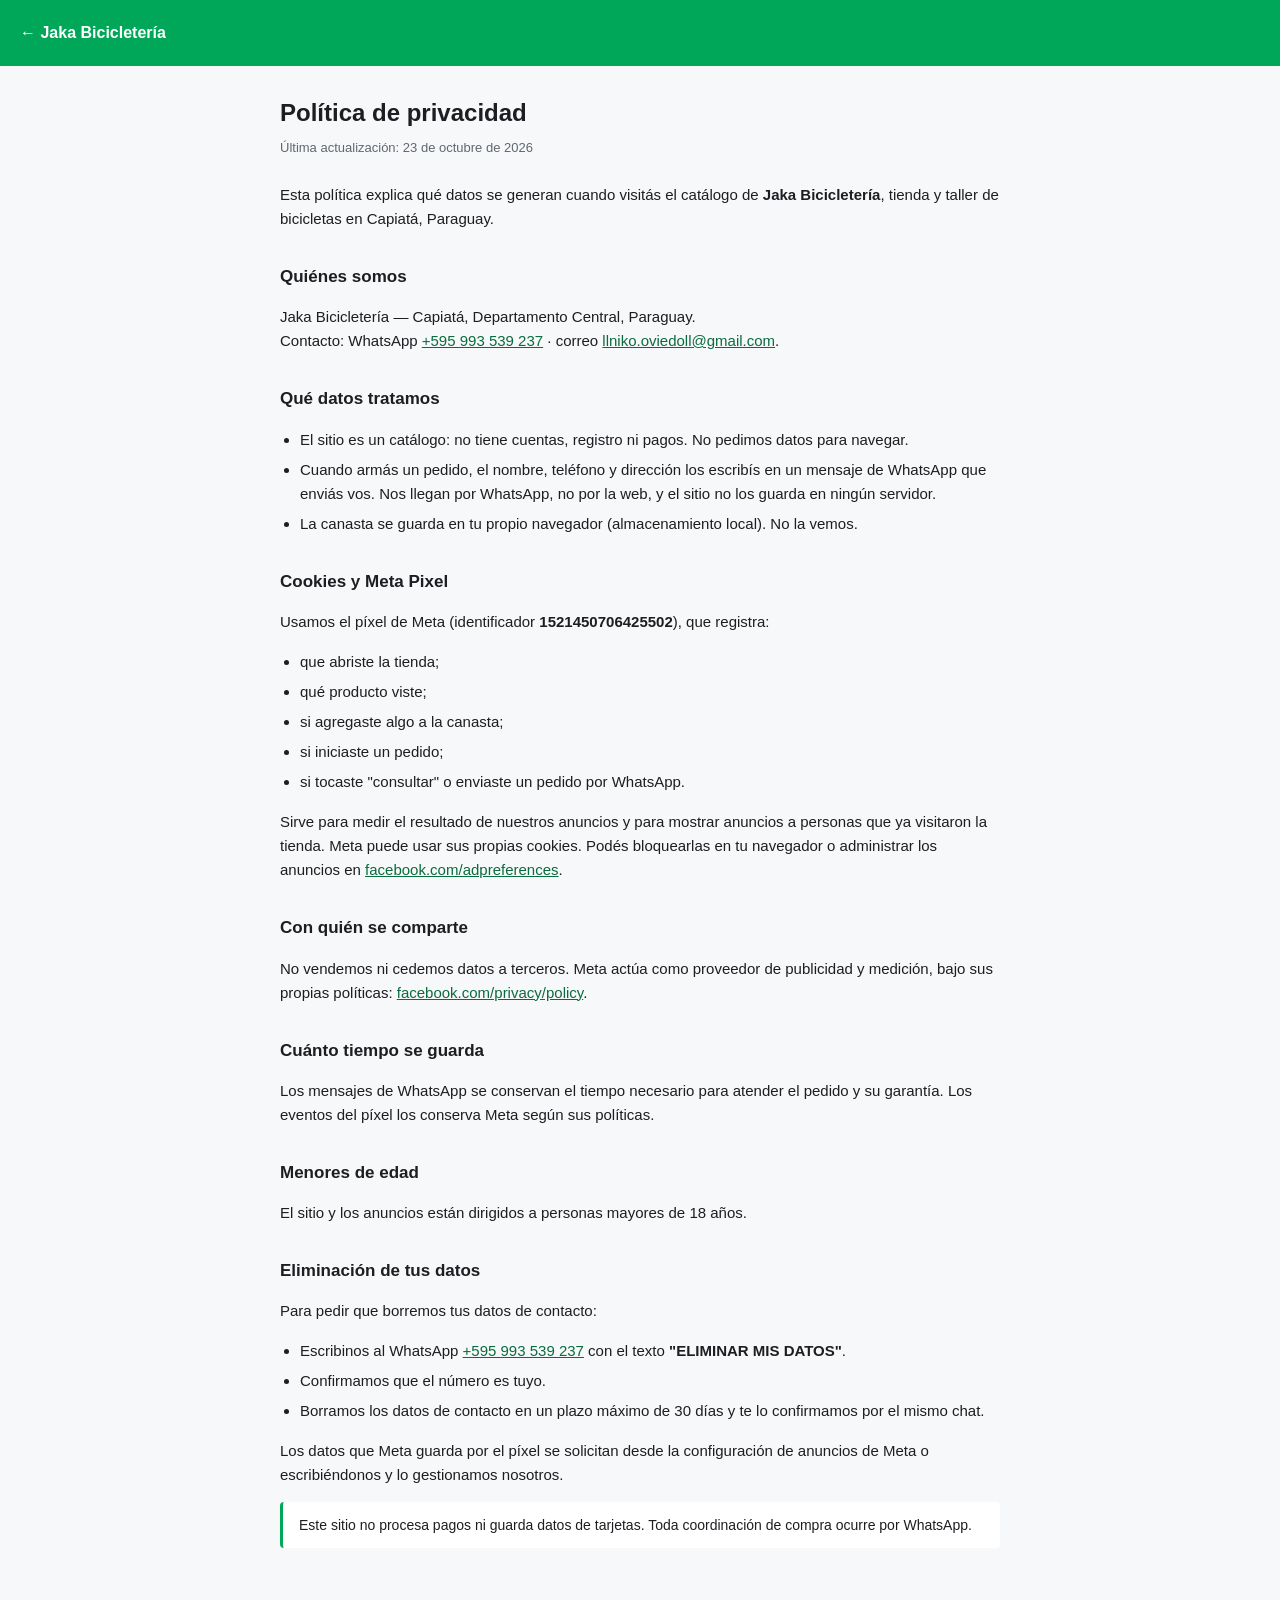
==== tienda/privacidad.html @ a6cfbc05 "Agregar politica de privacidad, eliminacion de datos e icono 1024" ====
<!doctype html>
<html lang="es-PY">
<head>
<meta charset="utf-8">
<meta name="viewport" content="width=device-width, initial-scale=1">
<title>Política de privacidad — Jaka Bicicletería</title>
<meta name="description" content="Política de privacidad y eliminación de datos de Jaka Bicicletería.">
<link rel="icon" type="image/png" sizes="32x32" href="assets/favicon-32.png">
<style>
  :root { --verde: #00a758; --texto: #1c1e21; --suave: #606770; }
  * { box-sizing: border-box; }
  body { margin: 0; background: #f7f8fa; color: var(--texto);
    font-family: -apple-system, "Segoe UI", Roboto, Helvetica, Arial, sans-serif;
    line-height: 1.6; }
  header { background: var(--verde); color: #fff; padding: 20px 20px; }
  header a { color: #fff; text-decoration: none; font-weight: 700; }
  main { max-width: 760px; margin: 0 auto; padding: 28px 20px 60px; }
  h1 { font-size: 24px; margin: 0 0 6px; }
  h2 { font-size: 17px; margin: 32px 0 8px; }
  p, li { font-size: 15px; }
  .fecha { color: var(--suave); font-size: 13px; margin: 0 0 24px; }
  ul { padding-left: 20px; }
  li { margin: 6px 0; }
  a { color: #0a6b3d; }
  .nota { background: #fff; border-left: 3px solid var(--verde); padding: 12px 16px; border-radius: 4px; font-size: 14px; }
</style>
</head>
<body>
<header><a href="./">← Jaka Bicicletería</a></header>
<main>
  <h1>Política de privacidad</h1>
  <p class="fecha">Última actualización: 23 de octubre de 2026</p>

  <p>Esta política explica qué datos se generan cuando visitás el catálogo de
  <strong>Jaka Bicicletería</strong>, tienda y taller de bicicletas en Capiatá, Paraguay.</p>

  <h2>Quiénes somos</h2>
  <p>Jaka Bicicletería — Capiatá, Departamento Central, Paraguay.<br>
  Contacto: WhatsApp <a href="https://wa.me/595993539237">+595 993 539 237</a> ·
  correo <a href="mailto:llniko.oviedoll@gmail.com">llniko.oviedoll@gmail.com</a>.</p>

  <h2>Qué datos tratamos</h2>
  <ul>
    <li>El sitio es un catálogo: no tiene cuentas, registro ni pagos. No pedimos datos para navegar.</li>
    <li>Cuando armás un pedido, el nombre, teléfono y dirección los escribís en un mensaje de WhatsApp que enviás vos. Nos llegan por WhatsApp, no por la web, y el sitio no los guarda en ningún servidor.</li>
    <li>La canasta se guarda en tu propio navegador (almacenamiento local). No la vemos.</li>
  </ul>

  <h2>Cookies y Meta Pixel</h2>
  <p>Usamos el píxel de Meta (identificador <strong>1521450706425502</strong>), que registra:</p>
  <ul>
    <li>que abriste la tienda;</li>
    <li>qué producto viste;</li>
    <li>si agregaste algo a la canasta;</li>
    <li>si iniciaste un pedido;</li>
    <li>si tocaste "consultar" o enviaste un pedido por WhatsApp.</li>
  </ul>
  <p>Sirve para medir el resultado de nuestros anuncios y para mostrar anuncios a personas que ya
  visitaron la tienda. Meta puede usar sus propias cookies. Podés bloquearlas en tu navegador o
  administrar los anuncios en
  <a href="https://www.facebook.com/adpreferences" target="_blank" rel="noopener">facebook.com/adpreferences</a>.</p>

  <h2>Con quién se comparte</h2>
  <p>No vendemos ni cedemos datos a terceros. Meta actúa como proveedor de publicidad y medición,
  bajo sus propias políticas: <a href="https://www.facebook.com/privacy/policy" target="_blank" rel="noopener">facebook.com/privacy/policy</a>.</p>

  <h2>Cuánto tiempo se guarda</h2>
  <p>Los mensajes de WhatsApp se conservan el tiempo necesario para atender el pedido y su garantía.
  Los eventos del píxel los conserva Meta según sus políticas.</p>

  <h2>Menores de edad</h2>
  <p>El sitio y los anuncios están dirigidos a personas mayores de 18 años.</p>

  <h2 id="eliminacion">Eliminación de tus datos</h2>
  <p>Para pedir que borremos tus datos de contacto:</p>
  <ul>
    <li>Escribinos al WhatsApp <a href="https://wa.me/595993539237">+595 993 539 237</a> con el texto
      <strong>"ELIMINAR MIS DATOS"</strong>.</li>
    <li>Confirmamos que el número es tuyo.</li>
    <li>Borramos los datos de contacto en un plazo máximo de 30 días y te lo confirmamos por el mismo chat.</li>
  </ul>
  <p>Los datos que Meta guarda por el píxel se solicitan desde la configuración de anuncios de Meta
  o escribiéndonos y lo gestionamos nosotros.</p>

  <p class="nota">Este sitio no procesa pagos ni guarda datos de tarjetas. Toda coordinación de compra
  ocurre por WhatsApp.</p>
</main>
</body>
</html>
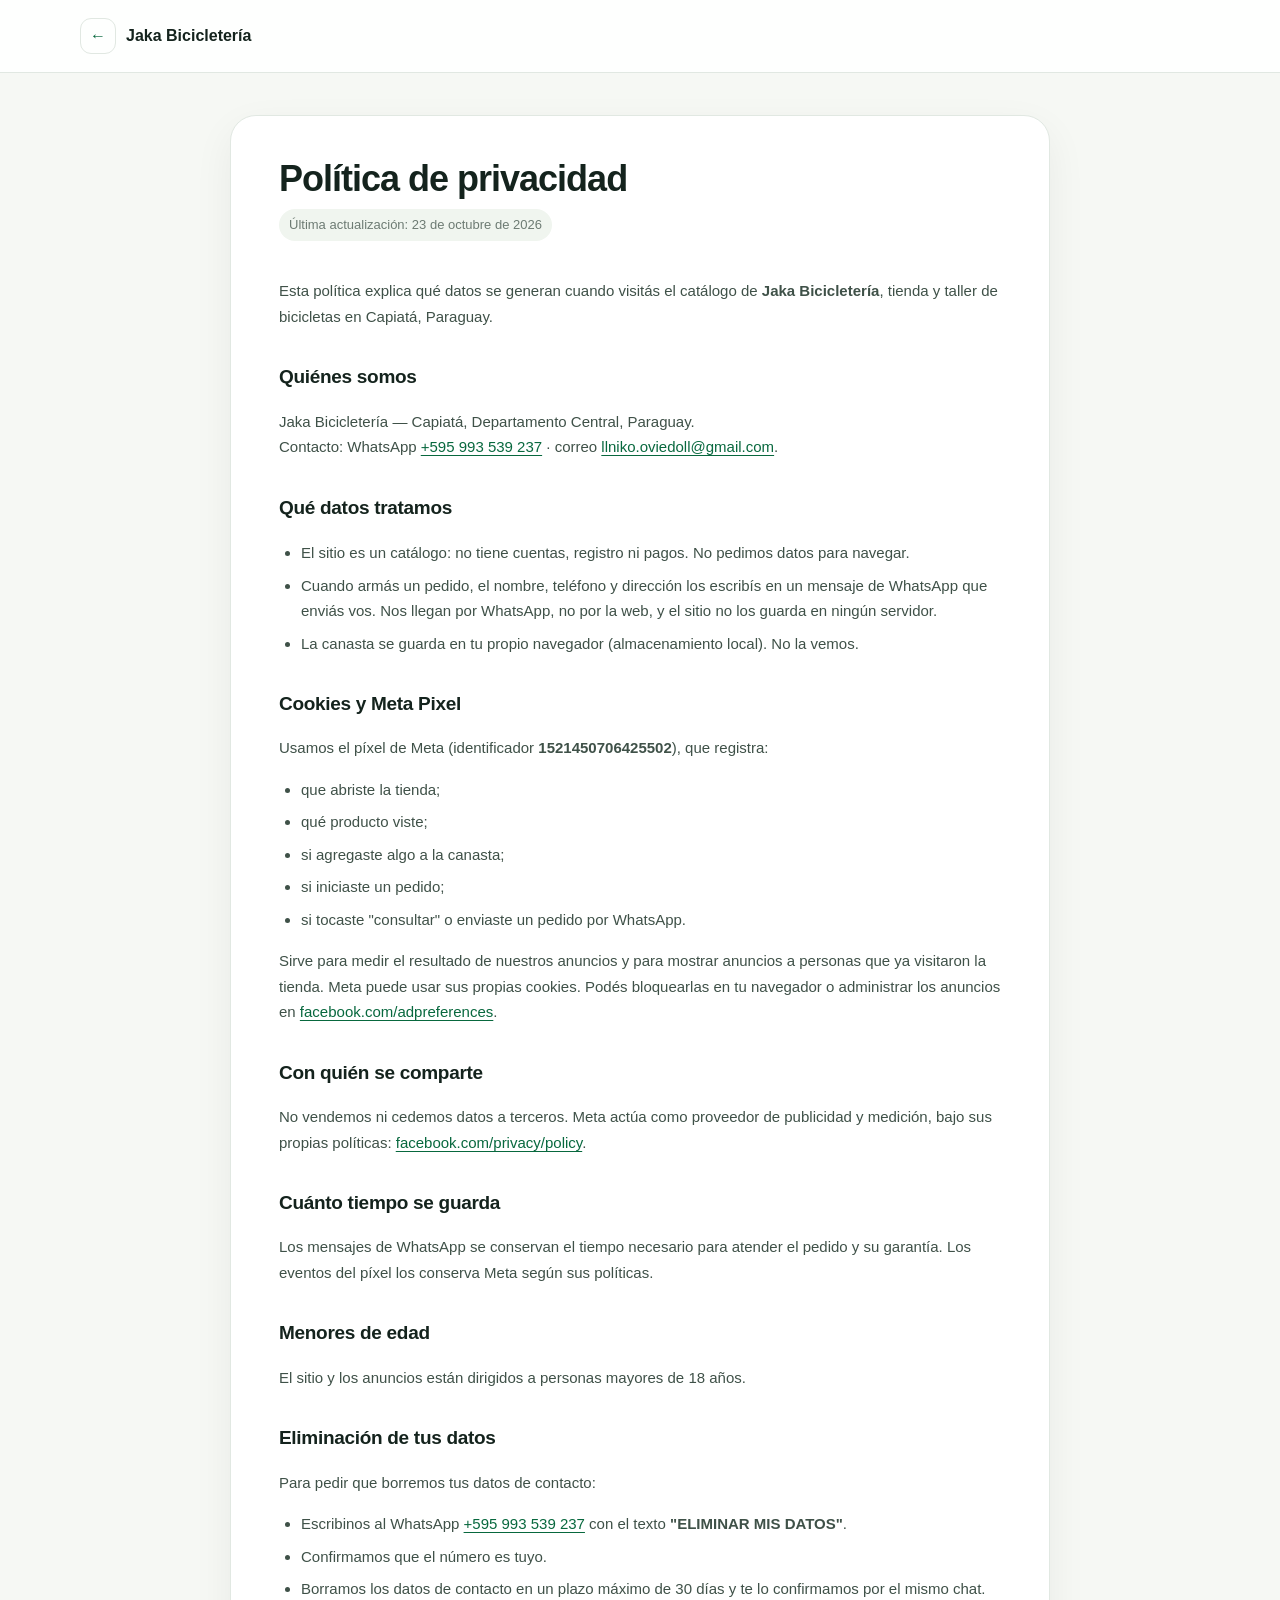
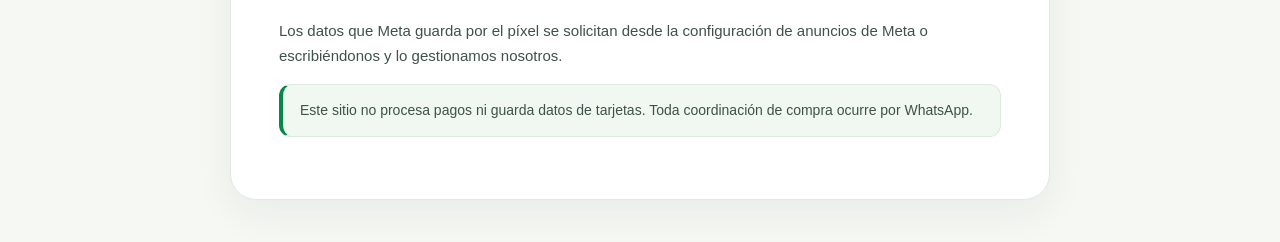
==== commit 55553b3d: "Mejora visual integral de la tienda" ====
--- a/tienda/privacidad.html
+++ b/tienda/privacidad.html
@@ -4,29 +4,40 @@
 <meta charset="utf-8">
 <meta name="viewport" content="width=device-width, initial-scale=1">
 <title>Política de privacidad — Jaka Bicicletería</title>
-<meta name="description" content="Política de privacidad y eliminación de datos de Jaka Bicicletería.">
+<meta name="description" content="Política de privacidad y eliminación de datos de Jaka Bicicletería, bicicletería y taller en Capiatá, Paraguay.">
+<meta name="robots" content="index, follow">
+<link rel="canonical" href="https://www.bicicleteria.capiata.com.py/privacidad.html">
+<meta property="og:type" content="website">
+<meta property="og:site_name" content="Jaka Bicicletería">
+<meta property="og:title" content="Política de privacidad — Jaka Bicicletería">
+<meta property="og:description" content="Política de privacidad y eliminación de datos de Jaka Bicicletería (Capiatá, Paraguay).">
+<meta property="og:url" content="https://www.bicicleteria.capiata.com.py/privacidad.html">
+<meta property="og:locale" content="es_PY">
 <link rel="icon" type="image/png" sizes="32x32" href="assets/favicon-32.png">
 <style>
-  :root { --verde: #00a758; --texto: #1c1e21; --suave: #606770; }
+  :root { --verde: #08683e; --texto: #14231d; --suave: #6d7b73; --linea: #e1e8e2; }
   * { box-sizing: border-box; }
-  body { margin: 0; background: #f7f8fa; color: var(--texto);
-    font-family: -apple-system, "Segoe UI", Roboto, Helvetica, Arial, sans-serif;
-    line-height: 1.6; }
-  header { background: var(--verde); color: #fff; padding: 20px 20px; }
-  header a { color: #fff; text-decoration: none; font-weight: 700; }
-  main { max-width: 760px; margin: 0 auto; padding: 28px 20px 60px; }
-  h1 { font-size: 24px; margin: 0 0 6px; }
-  h2 { font-size: 17px; margin: 32px 0 8px; }
+  body { margin: 0; background: #f6f8f4; color: var(--texto);
+    font-family: -apple-system, BlinkMacSystemFont, "Segoe UI", Roboto, Helvetica, Arial, sans-serif;
+    line-height: 1.7; -webkit-font-smoothing: antialiased; }
+  header { background: rgba(255,255,255,.95); border-bottom: 1px solid var(--linea); padding: 18px max(20px, calc((100% - 1120px) / 2)); }
+  header a { display: inline-flex; align-items: center; gap: 10px; color: var(--texto); text-decoration: none; font-weight: 750; }
+  header a::before { content: "←"; display: grid; place-items: center; width: 34px; height: 34px; border: 1px solid var(--linea); border-radius: 11px; color: var(--verde); }
+  main { max-width: 820px; margin: 42px auto; padding: 42px 48px 48px; border: 1px solid var(--linea); border-radius: 26px; background: #fff; box-shadow: 0 14px 40px rgba(20,35,29,.06); }
+  h1 { font-size: clamp(28px, 4vw, 36px); line-height: 1.15; letter-spacing: -1px; margin: 0 0 10px; }
+  h2 { font-size: 19px; letter-spacing: -.3px; margin: 32px 0 8px; }
   p, li { font-size: 15px; }
-  .fecha { color: var(--suave); font-size: 13px; margin: 0 0 24px; }
-  ul { padding-left: 20px; }
-  li { margin: 6px 0; }
-  a { color: #0a6b3d; }
-  .nota { background: #fff; border-left: 3px solid var(--verde); padding: 12px 16px; border-radius: 4px; font-size: 14px; }
+  p { color: #3f5148; }
+  .fecha { display: inline-flex; color: var(--suave); font-size: 13px; margin: 0 0 22px; padding: 5px 10px; border-radius: 999px; background: #f0f5ef; }
+  ul { padding-left: 22px; }
+  li { margin: 7px 0; color: #3f5148; }
+  a { color: var(--verde); text-underline-offset: 3px; }
+  .nota { background: #f1f8f1; border: 1px solid #dcebdd; border-left: 4px solid #078749; padding: 14px 17px; border-radius: 12px; font-size: 14px; }
+  @media (max-width: 600px) { header { padding: 12px 16px; } main { margin: 18px 12px; padding: 26px 20px 32px; border-radius: 20px; } h2 { margin-top: 26px; } }
 </style>
 </head>
 <body>
-<header><a href="./">← Jaka Bicicletería</a></header>
+<header><a href="./">Jaka Bicicletería</a></header>
 <main>
   <h1>Política de privacidad</h1>
   <p class="fecha">Última actualización: 23 de octubre de 2026</p>
